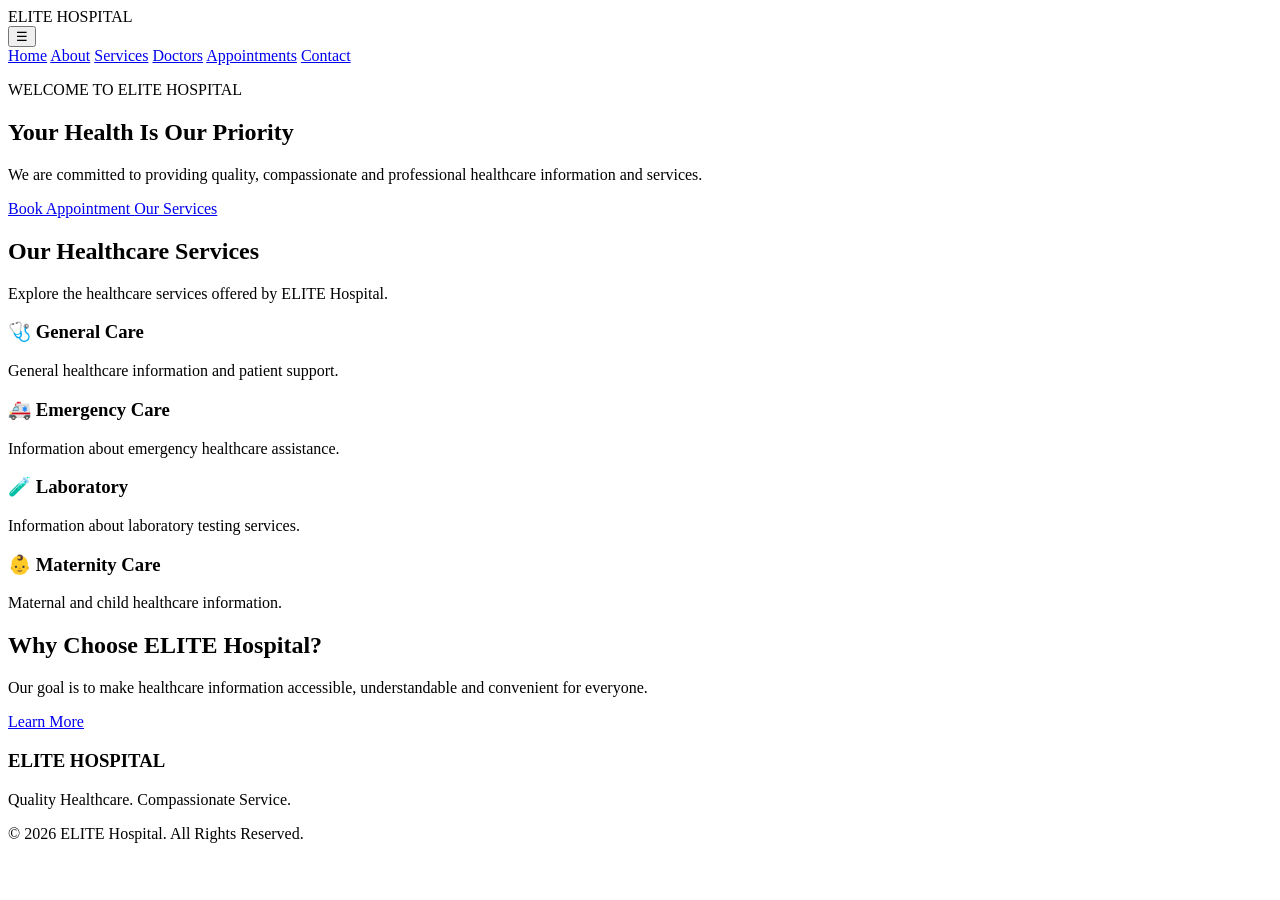
==== index.html @ 45e2e1c6 "Add files via upload" ====
<!DOCTYPE html>
<html lang="en">

<head>
    <meta charset="UTF-8">
    <meta name="viewport"
          content="width=device-width, initial-scale=1.0">

    <meta name="description"
          content="ELITE Hospital provides healthcare information and medical services.">

    <title>ELITE Hospital | Quality Healthcare</title>

    <link rel="stylesheet" href="css/style.css">
</head>

<body>

    
<header>
    <div class="logo">
        ELITE <span>HOSPITAL</span>
    </div>

    <button class="menu-toggle"
            id="menuToggle"
            aria-label="Open navigation"
            aria-expanded="false">
        ☰
    </button>

    <nav id="mainNav">
        <a href="index.html">Home</a>
        <a href="about.html">About</a>
        <a href="services.html">Services</a>
        <a href="doctors.html">Doctors</a>
        <a href="appointments.html">Appointments</a>
        <a href="contact.html">Contact</a>
    </nav>
</header>


    <!-- HERO SECTION -->
    <section class="hero">

        <div class="hero-content">
            <p class="welcome">WELCOME TO ELITE HOSPITAL</p>

            <h1>
                Your Health Is Our
                <span>Priority</span>
            </h1>

            <p>
                We are committed to providing quality,
                compassionate and professional healthcare
                information and services.
            </p>

            <a href="appointments.html" class="btn">
                Book Appointment
            </a>

            <a href="services.html" class="btn secondary">
                Our Services
            </a>
        </div>

    </section>

    <!-- SERVICES -->
    <section class="services">

        <h2>Our Healthcare Services</h2>

        <p class="section-text">
            Explore the healthcare services offered by ELITE Hospital.
        </p>

        <div class="service-container">

            <div class="service-card">
                <h3>🩺 General Care</h3>
                <p>
                    General healthcare information
                    and patient support.
                </p>
            </div>

            <div class="service-card">
                <h3>🚑 Emergency Care</h3>
                <p>
                    Information about emergency
                    healthcare assistance.
                </p>
            </div>

            <div class="service-card">
                <h3>🧪 Laboratory</h3>
                <p>
                    Information about laboratory
                    testing services.
                </p>
            </div>

            <div class="service-card">
                <h3>👶 Maternity Care</h3>
                <p>
                    Maternal and child healthcare
                    information.
                </p>
            </div>

        </div>

    </section>

    <!-- ABOUT -->
    <section class="about">

        <h2>Why Choose ELITE Hospital?</h2>

        <p>
            Our goal is to make healthcare information
            accessible, understandable and convenient
            for everyone.
        </p>

        <a href="about.html" class="btn">
            Learn More
        </a>

    </section>

    <!-- FOOTER -->
    <footer>
        <h3>ELITE HOSPITAL</h3>

        <p>
            Quality Healthcare. Compassionate Service.
        </p>

        <p>
            &copy; 2026 ELITE Hospital.
            All Rights Reserved.
        </p>
    </footer>

    <script src="js/script.js"></script>

</body>
</html>
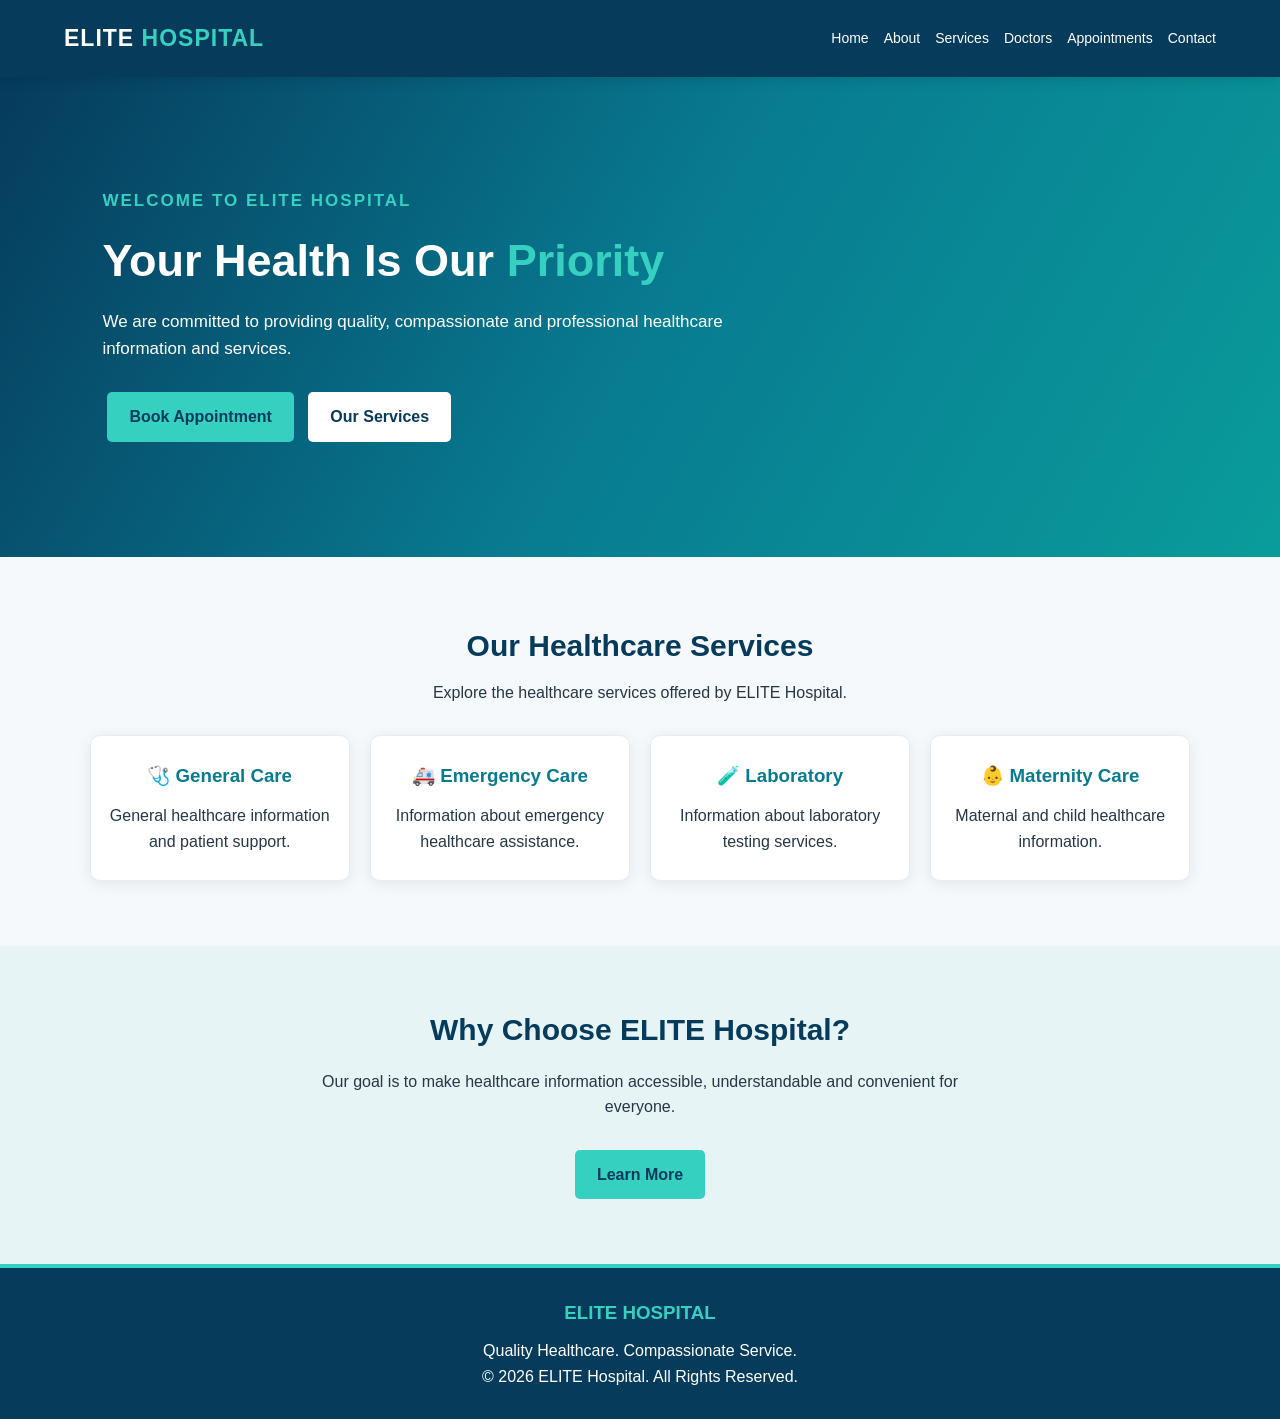
==== commit bd8f6f59: "Add Google site verification meta tag Added Google site verification meta tag." ====
--- a/index.html
+++ b/index.html
@@ -3,6 +3,7 @@
 <html lang="en">
 
 <head>
+    <meta name="google-site-verification" content="8waIuDpvFPuyxGvBpJihMqPhCS1IhETc9zBkpEyNsJ0" />
     <meta charset="UTF-8">
     <meta name="viewport"
           content="width=device-width, initial-scale=1.0">
--- a/css/style.css
+++ b/css/style.css
@@ -0,0 +1,778 @@
+
+* {
+    margin: 0;
+    padding: 0;
+    box-sizing: border-box;
+}
+
+body {
+    font-family: Arial, sans-serif;
+    background: #f5f9fc;
+    color: #263746;
+    line-height: 1.6;
+}
+
+/* HEADER */
+
+header {
+    background: #063b5c;
+    color: white;
+    padding: 20px 5%;
+    display: flex;
+    justify-content: space-between;
+    align-items: center;
+    flex-wrap: wrap;
+}
+
+.logo {
+    font-size: 23px;
+    font-weight: bold;
+}
+
+.logo span {
+    color: #35d0c0;
+}
+
+nav {
+    display: flex;
+    flex-wrap: wrap;
+    gap: 15px;
+}
+
+nav a {
+    color: white;
+    text-decoration: none;
+    font-size: 14px;
+}
+
+nav a:hover {
+    color: #35d0c0;
+}
+
+/* HERO */
+
+.hero {
+    min-height: 480px;
+    background: linear-gradient(
+        120deg,
+        #063b5c,
+        #087b91
+    );
+    color: white;
+    display: flex;
+    align-items: center;
+    padding: 60px 8%;
+}
+
+.hero-content {
+    max-width: 650px;
+}
+
+.welcome {
+    color: #35d0c0;
+    font-weight: bold;
+    letter-spacing: 2px;
+}
+
+.hero h1 {
+    font-size: 45px;
+    line-height: 1.2;
+    margin: 20px 0;
+}
+
+.hero h1 span {
+    color: #35d0c0;
+}
+
+.hero-content > p:not(.welcome) {
+    margin-bottom: 25px;
+}
+
+/* BUTTONS */
+
+.btn {
+    display: inline-block;
+    background: #35d0c0;
+    color: #063b5c;
+    padding: 12px 22px;
+    text-decoration: none;
+    border-radius: 5px;
+    margin: 5px;
+    font-weight: bold;
+}
+
+.btn:hover {
+    background: white;
+}
+
+.btn.secondary {
+    background: white;
+    color: #063b5c;
+}
+
+/* SERVICES */
+
+.services {
+    padding: 65px 7%;
+    text-align: center;
+}
+
+.services h2,
+.about h2 {
+    font-size: 30px;
+    color: #063b5c;
+    margin-bottom: 10px;
+}
+
+.section-text {
+    margin-bottom: 30px;
+}
+
+.service-container {
+    display: grid;
+    grid-template-columns: repeat(4, 1fr);
+    gap: 20px;
+}
+
+.service-card {
+    background: white;
+    padding: 25px 15px;
+    border-radius: 10px;
+    box-shadow: 0 3px 15px rgba(0,0,0,0.08);
+}
+
+.service-card h3 {
+    color: #087b91;
+    margin-bottom: 12px;
+}
+
+/* ABOUT */
+
+.about {
+    padding: 60px 8%;
+    text-align: center;
+    background: #e6f4f5;
+}
+
+.about p {
+    max-width: 650px;
+    margin: 15px auto 25px;
+}
+
+/* FOOTER */
+
+footer {
+    background: #063b5c;
+    color: white;
+    text-align: center;
+    padding: 30px 15px;
+}
+
+/* MOBILE RESPONSIVENESS */
+
+@media (max-width: 768px) {
+
+    header {
+        flex-direction: column;
+        gap: 15px;
+    }
+
+    nav {
+        justify-content: center;
+    }
+
+    .hero {
+        min-height: 420px;
+        padding: 45px 6%;
+    }
+
+    .hero h1 {
+        font-size: 34px;
+    }
+
+    .service-container {
+        grid-template-columns: repeat(2, 1fr);
+    }
+}
+
+@media (max-width: 480px) {
+
+    .service-container {
+        grid-template-columns: 1fr;
+    }
+
+    nav {
+        gap: 10px;
+    }
+
+    nav a {
+        font-size: 13px;
+    }
+
+    .hero h1 {
+        font-size: 30px;
+    }
+}
+
+/* ABOUT PAGE */
+
+.page-banner {
+    background: linear-gradient(120deg, #063b5c, #087b91);
+    color: white;
+    text-align: center;
+    padding: 65px 20px;
+}
+
+.page-banner h1 {
+    font-size: 36px;
+    margin-bottom: 10px;
+}
+
+.about-page {
+    max-width: 1000px;
+    margin: auto;
+    padding: 50px 20px;
+}
+
+.about-content {
+    margin-bottom: 30px;
+}
+
+.about-content h2,
+.about-box h2 {
+    color: #087b91;
+    margin-bottom: 15px;
+}
+
+.about-content p {
+    margin-bottom: 15px;
+}
+
+.about-box {
+    background: white;
+    padding: 25px;
+    margin-bottom: 20px;
+    border-radius: 10px;
+    box-shadow: 0 3px 15px rgba(0,0,0,0.07);
+}
+
+.about-box ul {
+    padding-left: 25px;
+}
+
+.about-box li {
+    margin-bottom: 8px;
+}
+
+@media (max-width: 480px) {
+    .page-banner h1 {
+        font-size: 28px;
+    }
+}
+
+/* HOSPITAL SERVICES PAGE */
+
+.hospital-services {
+    max-width: 1100px;
+    margin: auto;
+    padding: 50px 20px;
+    display: grid;
+    grid-template-columns: repeat(3, 1fr);
+    gap: 22px;
+}
+
+.hospital-service-card {
+    background: white;
+    padding: 30px 20px;
+    text-align: center;
+    border-radius: 12px;
+    box-shadow: 0 4px 15px rgba(0,0,0,0.08);
+    transition: transform 0.3s ease;
+}
+
+.hospital-service-card:hover {
+    transform: translateY(-6px);
+}
+
+.service-icon {
+    font-size: 40px;
+    margin-bottom: 15px;
+}
+
+.hospital-service-card h2 {
+    color: #087b91;
+    font-size: 21px;
+    margin-bottom: 12px;
+}
+
+.health-notice {
+    background: #e6f4f5;
+    padding: 35px 7%;
+    text-align: center;
+}
+
+.health-notice h2 {
+    color: #063b5c;
+    margin-bottom: 12px;
+}
+
+.health-notice p {
+    max-width: 800px;
+    margin: auto;
+}
+
+@media (max-width: 768px) {
+    .hospital-services {
+        grid-template-columns: repeat(2, 1fr);
+    }
+}
+
+@media (max-width: 480px) {
+    .hospital-services {
+        grid-template-columns: 1fr;
+    }
+}
+
+/* DOCTORS PAGE */
+
+.doctors-section {
+    max-width: 1100px;
+    margin: auto;
+    padding: 50px 20px;
+    display: grid;
+    grid-template-columns: repeat(4, 1fr);
+    gap: 20px;
+}
+
+.doctor-card {
+    background: white;
+    padding: 25px 15px;
+    text-align: center;
+    border-radius: 12px;
+    box-shadow: 0 4px 15px rgba(0,0,0,0.08);
+    transition: transform 0.3s ease;
+}
+
+.doctor-card:hover {
+    transform: translateY(-6px);
+}
+
+.doctor-avatar {
+    font-size: 65px;
+    margin-bottom: 15px;
+}
+
+.doctor-card h2 {
+    color: #063b5c;
+    font-size: 19px;
+    margin-bottom: 8px;
+}
+
+.doctor-specialty {
+    color: #087b91;
+    font-weight: bold;
+    margin-bottom: 10px;
+}
+
+.doctor-card p {
+    font-size: 14px;
+}
+
+@media (max-width: 768px) {
+    .doctors-section {
+        grid-template-columns: repeat(2, 1fr);
+    }
+}
+
+@media (max-width: 480px) {
+    .doctors-section {
+        grid-template-columns: 1fr;
+    }
+}
+
+/* APPOINTMENT PAGE */
+
+.appointment-section {
+    padding: 50px 20px;
+    background: #f5f9fc;
+}
+
+#appointmentForm {
+    max-width: 600px;
+    margin: auto;
+    padding: 30px;
+    background: white;
+    border-radius: 12px;
+    box-shadow: 0 4px 18px rgba(0,0,0,0.08);
+}
+
+#appointmentForm h2 {
+    color: #063b5c;
+    text-align: center;
+    margin-bottom: 25px;
+}
+
+#appointmentForm label {
+    display: block;
+    margin: 15px 0 7px;
+    font-weight: bold;
+}
+
+#appointmentForm input,
+#appointmentForm select,
+#appointmentForm textarea {
+    width: 100%;
+    padding: 12px;
+    border: 1px solid #ccd8df;
+    border-radius: 6px;
+    font-size: 15px;
+    font-family: Arial, sans-serif;
+}
+
+#appointmentForm input:focus,
+#appointmentForm select:focus,
+#appointmentForm textarea:focus {
+    outline: 2px solid #35d0c0;
+    border-color: #087b91;
+}
+
+.submit-btn {
+    width: 100%;
+    padding: 14px;
+    margin-top: 22px;
+    background: #087b91;
+    color: white;
+    border: none;
+    border-radius: 6px;
+    font-size: 16px;
+    font-weight: bold;
+    cursor: pointer;
+}
+
+.submit-btn:hover {
+    background: #063b5c;
+}
+
+#formMessage {
+    text-align: center;
+    margin-top: 15px;
+    color: #087b91;
+    font-weight: bold;
+}
+
+@media (max-width: 480px) {
+    #appointmentForm {
+        padding: 20px 15px;
+    }
+}
+
+/* CONTACT PAGE */
+
+.contact-section {
+    max-width: 1100px;
+    margin: auto;
+    padding: 50px 20px;
+    display: grid;
+    grid-template-columns: 1fr 1fr;
+    gap: 30px;
+}
+
+.contact-info h2,
+.contact-form-container h2 {
+    color: #063b5c;
+    margin-bottom: 20px;
+}
+
+.contact-card {
+    background: white;
+    padding: 20px;
+    margin-bottom: 15px;
+    border-radius: 8px;
+    box-shadow: 0 3px 12px rgba(0,0,0,0.06);
+}
+
+.contact-card h3 {
+    color: #087b91;
+    margin-bottom: 8px;
+}
+
+.contact-form-container {
+    background: white;
+    padding: 25px;
+    border-radius: 10px;
+    box-shadow: 0 3px 15px rgba(0,0,0,0.08);
+}
+
+#contactForm label {
+    display: block;
+    margin: 15px 0 7px;
+    font-weight: bold;
+}
+
+#contactForm input,
+#contactForm textarea {
+    width: 100%;
+    padding: 12px;
+    border: 1px solid #ccd8df;
+    border-radius: 6px;
+    font-size: 15px;
+    font-family: Arial, sans-serif;
+}
+
+#contactForm input:focus,
+#contactForm textarea:focus {
+    outline: 2px solid #35d0c0;
+}
+
+#contactResponse {
+    margin-top: 15px;
+    color: #087b91;
+    font-weight: bold;
+}
+
+@media (max-width: 768px) {
+    .contact-section {
+        grid-template-columns: 1fr;
+    }
+}
+
+/* RESPONSIVE NAVIGATION */
+
+.menu-toggle {
+    display: none;
+    background: #35d0c0;
+    color: #063b5c;
+    border: none;
+    padding: 8px 13px;
+    font-size: 25px;
+    border-radius: 5px;
+    cursor: pointer;
+}
+
+nav a {
+    transition: color 0.3s ease;
+}
+
+nav a:hover {
+    color: #35d0c0;
+}
+
+@media (max-width: 768px) {
+
+    header {
+        position: relative;
+        flex-direction: row;
+        justify-content: space-between;
+    }
+
+    .menu-toggle {
+        display: block;
+    }
+
+    header nav {
+        display: none;
+        flex-direction: column;
+        width: 100%;
+        padding: 15px 0;
+        gap: 15px;
+    }
+
+    header nav.active {
+        display: flex;
+    }
+
+    header nav a {
+        display: block;
+        padding: 8px;
+    }
+}
+
+/* =================================
+   ELITE HOSPITAL DESIGN UPGRADE
+================================= */
+
+:root {
+    --primary: #063b5c;
+    --secondary: #087b91;
+    --accent: #35d0c0;
+    --light: #f5f9fc;
+    --white: #ffffff;
+    --text: #263746;
+    --shadow: 0 8px 25px rgba(0,0,0,0.08);
+}
+
+html {
+    scroll-behavior: smooth;
+}
+
+body {
+    color: var(--text);
+    background: var(--light);
+}
+
+/* HEADER UPGRADE */
+
+header {
+    position: sticky;
+    top: 0;
+    z-index: 1000;
+    box-shadow: 0 3px 12px rgba(0,0,0,0.12);
+}
+
+.logo {
+    letter-spacing: 1px;
+}
+
+/* HERO UPGRADE */
+
+.hero {
+    background: linear-gradient(
+        120deg,
+        #063b5c,
+        #087b91,
+        #0a9c9b
+    );
+}
+
+.hero h1 {
+    font-weight: 800;
+}
+
+.hero-content p {
+    font-size: 17px;
+}
+
+/* BUTTON UPGRADE */
+
+.btn,
+.submit-btn {
+    transition: all 0.3s ease;
+}
+
+.btn:hover,
+.submit-btn:hover {
+    transform: translateY(-3px);
+    box-shadow: var(--shadow);
+}
+
+/* CARD UPGRADE */
+
+.service-card,
+.hospital-service-card,
+.doctor-card,
+.contact-card,
+.about-box {
+    border: 1px solid #e5edf2;
+    transition: all 0.3s ease;
+}
+
+.service-card:hover,
+.hospital-service-card:hover,
+.doctor-card:hover,
+.contact-card:hover,
+.about-box:hover {
+    transform: translateY(-5px);
+    box-shadow: var(--shadow);
+}
+
+/* SECTION UPGRADE */
+
+.services,
+.about-page,
+.doctors-section,
+.hospital-services,
+.contact-section {
+    animation: fadeIn 0.8s ease;
+}
+
+@keyframes fadeIn {
+    from {
+        opacity: 0;
+        transform: translateY(15px);
+    }
+
+    to {
+        opacity: 1;
+        transform: translateY(0);
+    }
+}
+
+/* FORM UPGRADE */
+
+input,
+textarea,
+select {
+    transition: border 0.3s ease,
+                box-shadow 0.3s ease;
+}
+
+input:focus,
+textarea:focus,
+select:focus {
+    border-color: var(--secondary);
+    box-shadow: 0 0 0 3px rgba(8,123,145,0.12);
+    outline: none;
+}
+
+/* FOOTER UPGRADE */
+
+footer {
+    border-top: 4px solid var(--accent);
+}
+
+footer h3 {
+    color: var(--accent);
+    margin-bottom: 10px;
+}
+
+/* MOBILE UPGRADE */
+
+@media (max-width: 768px) {
+
+    .hero h1 {
+        font-size: 34px;
+    }
+
+    .page-banner {
+        padding: 45px 15px;
+    }
+
+    .services,
+    .about-page,
+    .doctors-section,
+    .hospital-services,
+    .contact-section {
+        padding: 35px 15px;
+    }
+
+    .btn {
+        margin: 5px 2px;
+    }
+}
+
+/* SERVICE SEARCH SYSTEM */
+
+.service-search {
+    text-align: center;
+    padding: 40px 20px 10px;
+}
+
+.service-search h2 {
+    color: #063b5c;
+    margin-bottom: 20px;
+}
+
+#serviceSearch {
+    width: 90%;
+    max-width: 550px;
+    padding: 15px;
+    border: 2px solid #087b91;
+    border-radius: 30px;
+    font-size: 16px;
+}
+
+#searchMessage {
+    margin-top: 12px;
+    color: #087b91;
+    font-size: 14px;
+}
